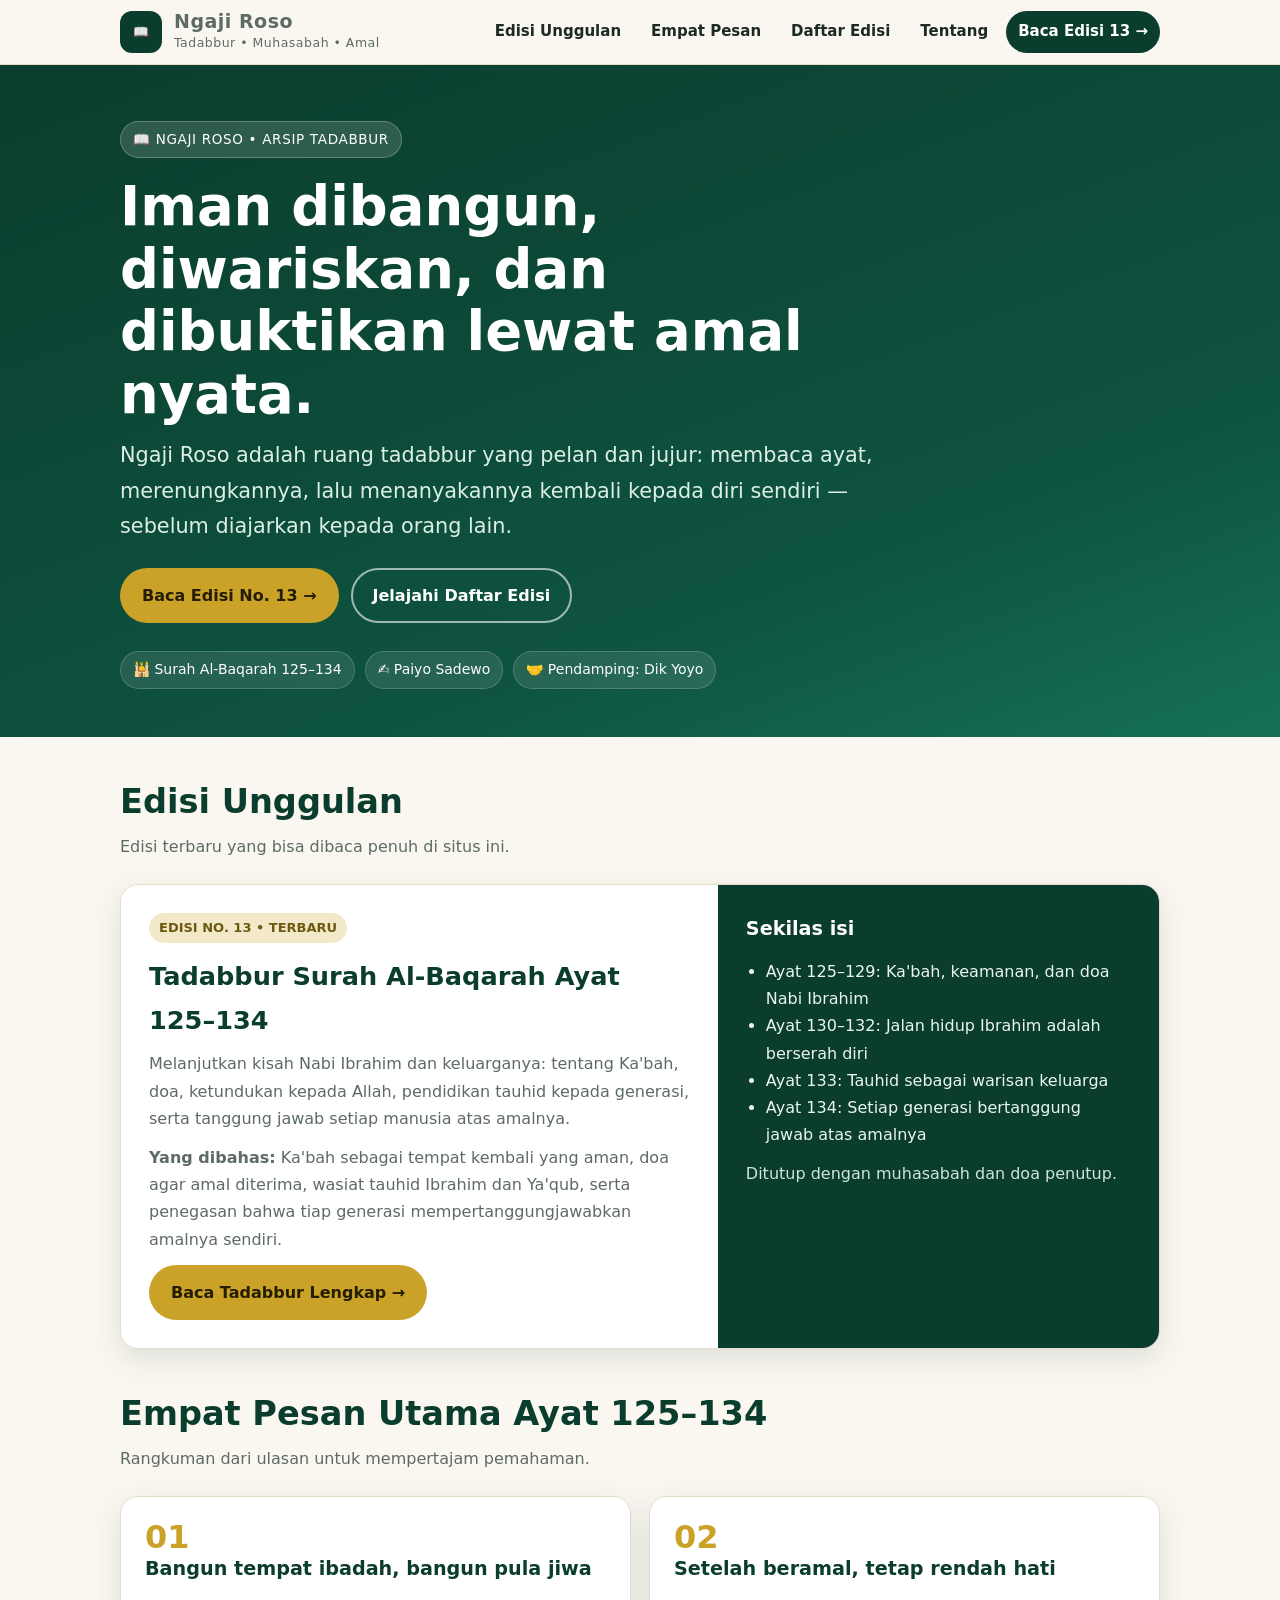
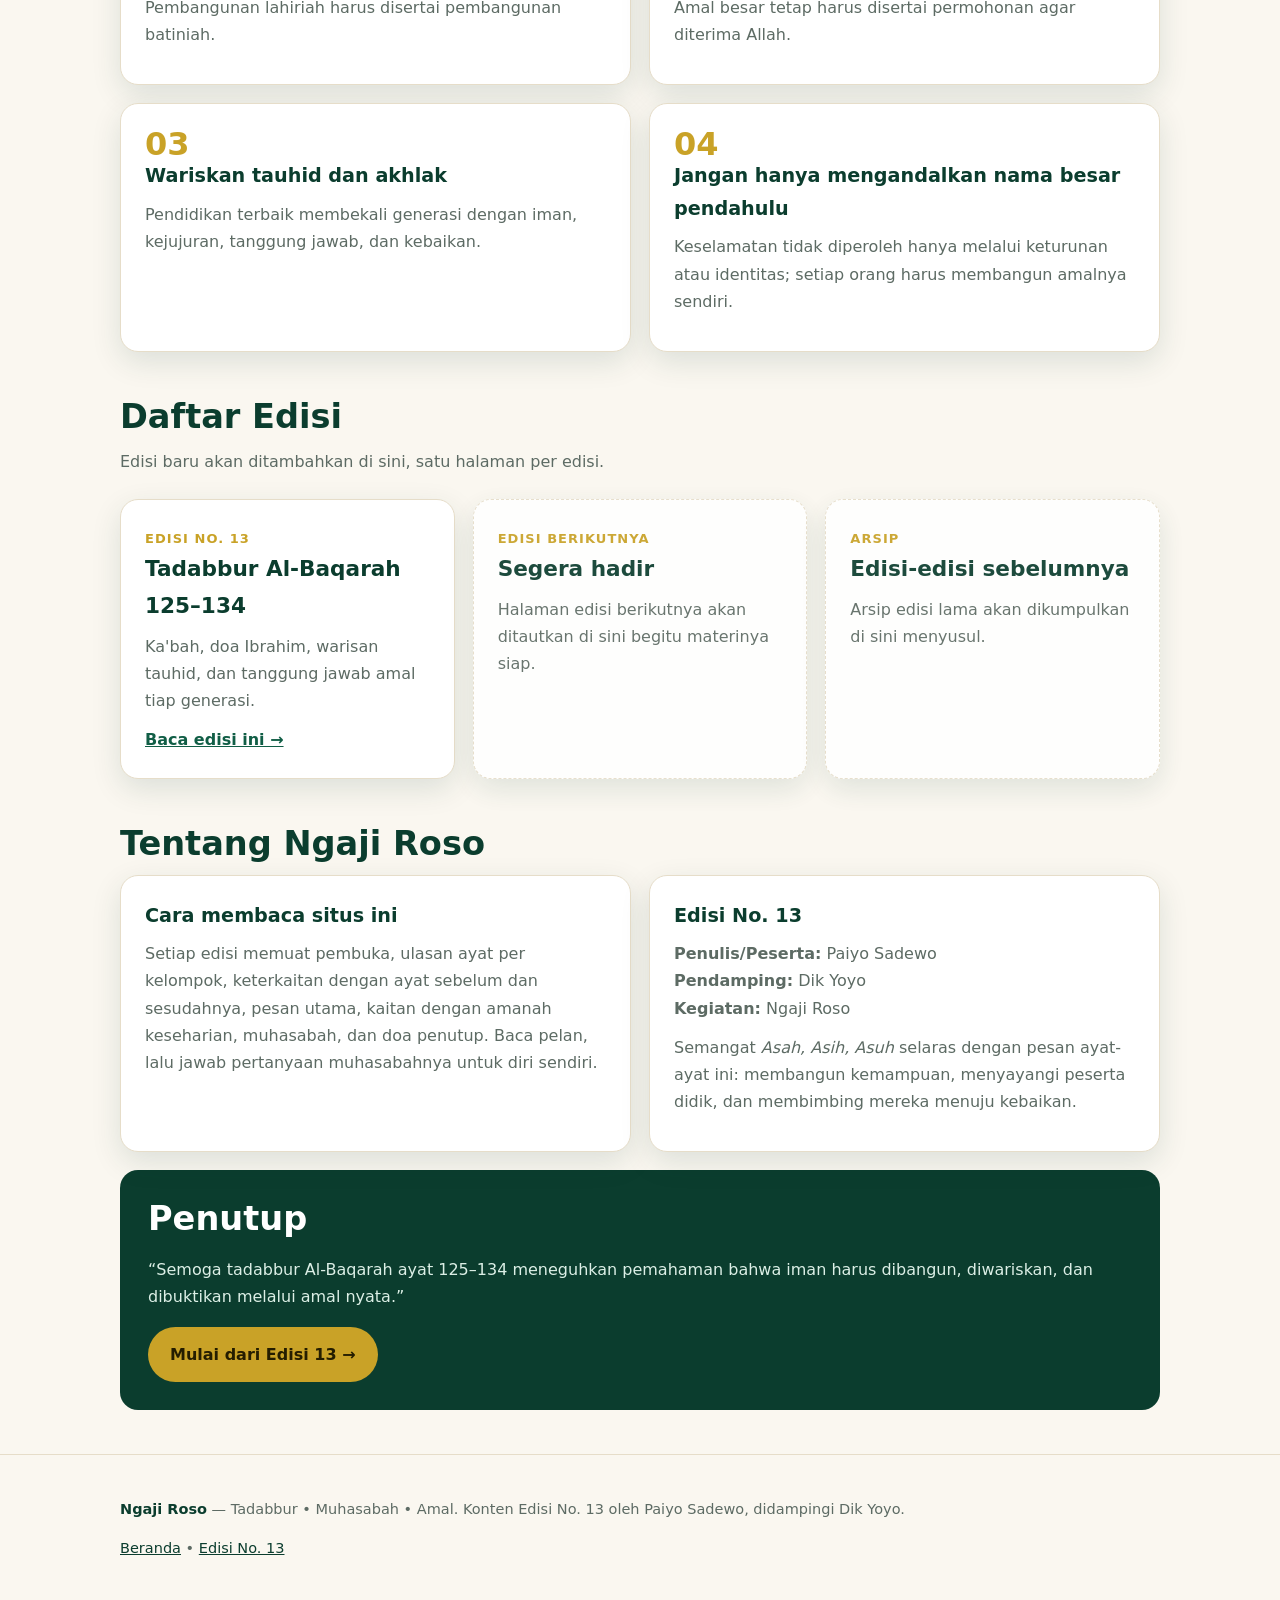
==== index.html @ 7e0d2c28 "Ngaji Roso: landing page + Edisi No. 13 Tadabbur Al-Baqarah 125-134" ====
<!doctype html>
<html lang="id">
<head>
<meta charset="utf-8">
<meta name="viewport" content="width=device-width, initial-scale=1">
<title>Ngaji Roso — Tadabbur Al-Qur'an yang Menenangkan dan Menggerakkan</title>
<meta name="description" content="Ngaji Roso: arsip tadabbur Al-Qur'an. Edisi No. 13 membahas Surah Al-Baqarah ayat 125–134 tentang Ka'bah, doa Nabi Ibrahim, warisan tauhid, dan tanggung jawab amal tiap generasi.">
<link rel="stylesheet" href="assets/css/style.css">
</head>
<body>
<a class="skip" href="#utama">Lewati ke konten utama</a>
<header class="site-header">
  <div class="wrap header-inner">
    <a class="brand" href="index.html" aria-label="Beranda Ngaji Roso">
      <span class="brand-mark" aria-hidden="true">📖</span>
      <span><strong>Ngaji Roso</strong><span>Tadabbur • Muhasabah • Amal</span></span>
    </a>
    <button class="menu-btn" data-menu aria-expanded="false" aria-controls="nav">☰ Menu</button>
    <nav class="nav" id="nav" data-nav>
      <a href="#edisi-unggulan">Edisi Unggulan</a>
      <a href="#pesan">Empat Pesan</a>
      <a href="#daftar-edisi">Daftar Edisi</a>
      <a href="#tentang">Tentang</a>
      <a class="cta" href="ngaji/13-al-baqarah-125-134.html">Baca Edisi 13 →</a>
    </nav>
  </div>
</header>

<main id="utama">
  <section class="hero">
    <div class="wrap">
      <span class="hero-eyebrow">📖 NGAJI ROSO • ARSIP TADABBUR</span>
      <h1>Iman dibangun, diwariskan, dan dibuktikan lewat amal nyata.</h1>
      <p class="lead">Ngaji Roso adalah ruang tadabbur yang pelan dan jujur: membaca ayat,
      merenungkannya, lalu menanyakannya kembali kepada diri sendiri — sebelum
      diajarkan kepada orang lain.</p>
      <div class="hero-actions">
        <a class="btn btn-gold" href="ngaji/13-al-baqarah-125-134.html">Baca Edisi No. 13 →</a>
        <a class="btn btn-outline" href="#daftar-edisi">Jelajahi Daftar Edisi</a>
      </div>
      <div class="hero-meta">
        <span>🕌 Surah Al-Baqarah 125–134</span>
        <span>✍️ Paiyo Sadewo</span>
        <span>🤝 Pendamping: Dik Yoyo</span>
      </div>
    </div>
  </section>

  <section id="edisi-unggulan">
    <div class="wrap">
      <h2>Edisi Unggulan</h2>
      <p class="section-sub">Edisi terbaru yang bisa dibaca penuh di situs ini.</p>
      <article class="card featured">
        <div class="featured-main">
          <span class="tag">EDISI NO. 13 • TERBARU</span>
          <h3 style="font-size:1.6rem;margin-top:12px">Tadabbur Surah Al-Baqarah Ayat 125–134</h3>
          <p>Melanjutkan kisah Nabi Ibrahim dan keluarganya: tentang Ka'bah, doa,
          ketundukan kepada Allah, pendidikan tauhid kepada generasi, serta
          tanggung jawab setiap manusia atas amalnya.</p>
          <p><strong>Yang dibahas:</strong> Ka'bah sebagai tempat kembali yang aman,
          doa agar amal diterima, wasiat tauhid Ibrahim dan Ya'qub, serta penegasan
          bahwa tiap generasi mempertanggungjawabkan amalnya sendiri.</p>
          <a class="btn btn-gold" href="ngaji/13-al-baqarah-125-134.html">Baca Tadabbur Lengkap →</a>
        </div>
        <div class="featured-side">
          <h3>Sekilas isi</h3>
          <ul>
            <li>Ayat 125–129: Ka'bah, keamanan, dan doa Nabi Ibrahim</li>
            <li>Ayat 130–132: Jalan hidup Ibrahim adalah berserah diri</li>
            <li>Ayat 133: Tauhid sebagai warisan keluarga</li>
            <li>Ayat 134: Setiap generasi bertanggung jawab atas amalnya</li>
          </ul>
          <p>Ditutup dengan muhasabah dan doa penutup.</p>
        </div>
      </article>
    </div>
  </section>

  <section id="pesan" style="padding-top:0">
    <div class="wrap">
      <h2>Empat Pesan Utama Ayat 125–134</h2>
      <p class="section-sub">Rangkuman dari ulasan untuk mempertajam pemahaman.</p>
      <div class="grid grid-2">
        <article class="card"><div class="num">01</div><h3>Bangun tempat ibadah, bangun pula jiwa</h3><p>Pembangunan lahiriah harus disertai pembangunan batiniah.</p></article>
        <article class="card"><div class="num">02</div><h3>Setelah beramal, tetap rendah hati</h3><p>Amal besar tetap harus disertai permohonan agar diterima Allah.</p></article>
        <article class="card"><div class="num">03</div><h3>Wariskan tauhid dan akhlak</h3><p>Pendidikan terbaik membekali generasi dengan iman, kejujuran, tanggung jawab, dan kebaikan.</p></article>
        <article class="card"><div class="num">04</div><h3>Jangan hanya mengandalkan nama besar pendahulu</h3><p>Keselamatan tidak diperoleh hanya melalui keturunan atau identitas; setiap orang harus membangun amalnya sendiri.</p></article>
      </div>
    </div>
  </section>

  <section id="daftar-edisi" style="padding-top:0">
    <div class="wrap">
      <h2>Daftar Edisi</h2>
      <p class="section-sub">Edisi baru akan ditambahkan di sini, satu halaman per edisi.</p>
      <div class="grid grid-3">
        <article class="card edition-card">
          <span class="edition-no">Edisi No. 13</span>
          <h3>Tadabbur Al-Baqarah 125–134</h3>
          <p>Ka'bah, doa Ibrahim, warisan tauhid, dan tanggung jawab amal tiap generasi.</p>
          <a href="ngaji/13-al-baqarah-125-134.html"><strong>Baca edisi ini →</strong></a>
        </article>
        <article class="card edition-card soon">
          <span class="edition-no">Edisi berikutnya</span>
          <h3>Segera hadir</h3>
          <p>Halaman edisi berikutnya akan ditautkan di sini begitu materinya siap.</p>
        </article>
        <article class="card edition-card soon">
          <span class="edition-no">Arsip</span>
          <h3>Edisi-edisi sebelumnya</h3>
          <p>Arsip edisi lama akan dikumpulkan di sini menyusul.</p>
        </article>
      </div>
    </div>
  </section>

  <section id="tentang" style="padding-top:0">
    <div class="wrap">
      <h2>Tentang Ngaji Roso</h2>
      <div class="grid grid-2">
        <article class="card">
          <h3>Cara membaca situs ini</h3>
          <p>Setiap edisi memuat pembuka, ulasan ayat per kelompok, keterkaitan
          dengan ayat sebelum dan sesudahnya, pesan utama, kaitan dengan amanah
          keseharian, muhasabah, dan doa penutup. Baca pelan, lalu jawab
          pertanyaan muhasabahnya untuk diri sendiri.</p>
        </article>
        <article class="card">
          <h3>Edisi No. 13</h3>
          <p><strong>Penulis/Peserta:</strong> Paiyo Sadewo<br>
          <strong>Pendamping:</strong> Dik Yoyo<br>
          <strong>Kegiatan:</strong> Ngaji Roso</p>
          <p>Semangat <em>Asah, Asih, Asuh</em> selaras dengan pesan ayat-ayat ini:
          membangun kemampuan, menyayangi peserta didik, dan membimbing mereka
          menuju kebaikan.</p>
        </article>
      </div>
      <div class="doa" style="margin-top:18px">
        <h2>Penutup</h2>
        <p>“Semoga tadabbur Al-Baqarah ayat 125–134 meneguhkan pemahaman bahwa
        iman harus dibangun, diwariskan, dan dibuktikan melalui amal nyata.”</p>
        <a class="btn btn-gold" href="ngaji/13-al-baqarah-125-134.html">Mulai dari Edisi 13 →</a>
      </div>
    </div>
  </section>
</main>

<footer class="site-footer">
  <div class="wrap">
    <p><strong style="color:var(--green)">Ngaji Roso</strong> — Tadabbur • Muhasabah • Amal.
    Konten Edisi No. 13 oleh Paiyo Sadewo, didampingi Dik Yoyo.</p>
    <p><a href="index.html">Beranda</a> • <a href="ngaji/13-al-baqarah-125-134.html">Edisi No. 13</a></p>
  </div>
</footer>
<script src="assets/js/main.js"></script>
</body>
</html>
---- assets/css/style.css ----
:root{
  --green:#0b3d2e; --green-2:#115e46; --gold:#c9a227; --gold-soft:#f3e9c8;
  --cream:#faf7f0; --paper:#ffffff; --ink:#1d2a24; --muted:#5d6b64;
  --line:#e6ddc9; --radius:18px; --shadow:0 10px 30px rgba(11,61,46,.12);
}
*{box-sizing:border-box}
html{scroll-behavior:smooth}
body{margin:0;font-family:system-ui,-apple-system,"Segoe UI",Roboto,"Helvetica Neue",Arial,sans-serif;background:var(--cream);color:var(--ink);line-height:1.7}
a{color:var(--green-2)} a:hover{color:var(--green)}
img{max-width:100%}
.wrap{max-width:1080px;margin:0 auto;padding:0 20px}
.skip{position:absolute;left:-9999px}.skip:focus{left:16px;top:16px;background:#fff;padding:8px 12px;z-index:99}

/* Header */
.site-header{position:sticky;top:0;z-index:50;background:rgba(250,247,240,.95);backdrop-filter:blur(8px);border-bottom:1px solid var(--line)}
.header-inner{display:flex;align-items:center;justify-content:space-between;gap:16px;min-height:64px}
.brand{display:flex;align-items:center;gap:12px;text-decoration:none;color:var(--green)}
.brand-mark{width:42px;height:42px;border-radius:12px;background:var(--green);color:#fff;display:grid;place-items:center;font-size:22px}
.brand strong{display:block;line-height:1.1;font-size:19px}
.brand span{font-size:12.5px;color:var(--muted);letter-spacing:.04em}
.nav{display:flex;gap:6px;align-items:center}
.nav a{padding:8px 12px;border-radius:999px;text-decoration:none;color:var(--ink);font-weight:600;font-size:15px}
.nav a:hover{background:var(--gold-soft)}
.nav .cta{background:var(--green);color:#fff}.nav .cta:hover{background:var(--green-2)}
.menu-btn{display:none;border:1px solid var(--line);background:#fff;border-radius:10px;padding:8px 12px;font-size:16px;cursor:pointer}

/* Hero */
.hero{background:linear-gradient(160deg,var(--green) 0%,#0e5340 70%,#157155 100%);color:#fff;padding:56px 0 48px}
.hero-eyebrow{display:inline-block;background:rgba(255,255,255,.14);border:1px solid rgba(255,255,255,.25);padding:6px 12px;border-radius:999px;font-size:13.5px;letter-spacing:.05em}
.hero h1{font-size:clamp(2rem,5vw,3.4rem);line-height:1.15;margin:18px 0 12px;max-width:820px}
.hero p.lead{font-size:clamp(1.05rem,2.4vw,1.3rem);color:#dcefe6;max-width:760px;margin:0 0 24px}
.hero-actions{display:flex;flex-wrap:wrap;gap:12px}
.btn{display:inline-block;padding:12px 20px;border-radius:999px;text-decoration:none;font-weight:700;border:2px solid transparent}
.btn-gold{background:var(--gold);color:#241d00}.btn-gold:hover{background:#dcb93a;color:#241d00}
.btn-outline{border-color:rgba(255,255,255,.6);color:#fff}.btn-outline:hover{background:rgba(255,255,255,.12);color:#fff}
.hero-meta{margin-top:28px;display:flex;flex-wrap:wrap;gap:10px}
.hero-meta span{background:rgba(255,255,255,.1);border:1px solid rgba(255,255,255,.18);border-radius:999px;padding:6px 12px;font-size:14px}

/* Sections & cards */
section{padding:44px 0}
section h2{font-size:clamp(1.5rem,3.5vw,2.1rem);line-height:1.25;margin:0 0 10px;color:var(--green)}
.section-sub{color:var(--muted);max-width:720px;margin:0 0 24px}
.grid{display:grid;gap:18px}
.grid-2{grid-template-columns:repeat(2,1fr)}
.grid-3{grid-template-columns:repeat(3,1fr)}
.card{background:var(--paper);border:1px solid var(--line);border-radius:var(--radius);padding:24px;box-shadow:var(--shadow)}
.card h3{margin:0 0 8px;color:var(--green);font-size:1.2rem}
.card p{margin:0 0 12px;color:var(--muted)}
.card .num{font-size:2rem;line-height:1;color:var(--gold);font-weight:800}
.tag{display:inline-block;background:var(--gold-soft);color:#6b5a10;border-radius:999px;padding:4px 10px;font-size:13px;font-weight:700}
.featured{display:grid;grid-template-columns:1.15fr .85fr;gap:0;overflow:hidden;padding:0}
.featured-main{padding:28px}
.featured-side{background:var(--green);color:#eaf5ef;padding:28px}
.featured-side h3{color:#fff}.featured-side p{color:#cfe6da}
.featured-side ul{padding-left:20px;margin:12px 0}
.edition-card .edition-no{font-size:13px;letter-spacing:.08em;text-transform:uppercase;color:var(--gold);font-weight:800}
.edition-card h3{font-size:1.35rem}
.soon{opacity:.92;border-style:dashed}
.muhasabah{list-style:none;padding:0;margin:0;display:grid;gap:10px}
.muhasabah li{background:#fff;border:1px solid var(--line);border-left:5px solid var(--gold);border-radius:12px;padding:14px 16px}
.muhasabah label{display:flex;gap:10px;cursor:pointer}
.muhasabah input{accent-color:var(--green);width:18px;height:18px;margin-top:4px;flex:none}
.doa{background:var(--green);color:#fff;border-radius:var(--radius);padding:28px}
.doa h2{color:#fff}.doa p{color:#dcefe6}
.toc{background:#fff;border:1px solid var(--line);border-radius:var(--radius);padding:20px 24px}
.toc ol{margin:8px 0 0;padding-left:22px}
.article{max-width:780px;margin:0 auto}
.article h2{margin-top:36px}
.article h3{color:var(--green);margin-top:28px}
.article blockquote{border-left:4px solid var(--gold);background:#fffdf0;padding:16px 20px;border-radius:0 12px 12px 0;margin:24px 0}
.breadcrumb{font-size:14px;color:var(--muted);margin:20px 0 0}
.breadcrumb a{text-decoration:none}
.meta{color:var(--muted);font-size:15px}
.pager{display:flex;justify-content:space-between;gap:12px;flex-wrap:wrap;margin-top:36px}
.site-footer{border-top:1px solid var(--line);padding:28px 0 36px;color:var(--muted);font-size:14.5px}
.site-footer a{color:var(--green)}

/* Responsive */
@media (max-width:760px){
  .menu-btn{display:block}
  .nav{display:none;position:absolute;top:64px;left:0;right:0;background:#fff;border-bottom:1px solid var(--line);flex-direction:column;align-items:stretch;padding:12px 20px 16px}
  .nav.open{display:flex}
  .nav a{padding:12px}
  .grid-2,.grid-3,.featured{grid-template-columns:1fr}
  section{padding:32px 0}
  .hero{padding:40px 0 36px}
  .featured-main,.featured-side{padding:22px}
}
@media (prefers-reduced-motion:reduce){html{scroll-behavior:auto}}
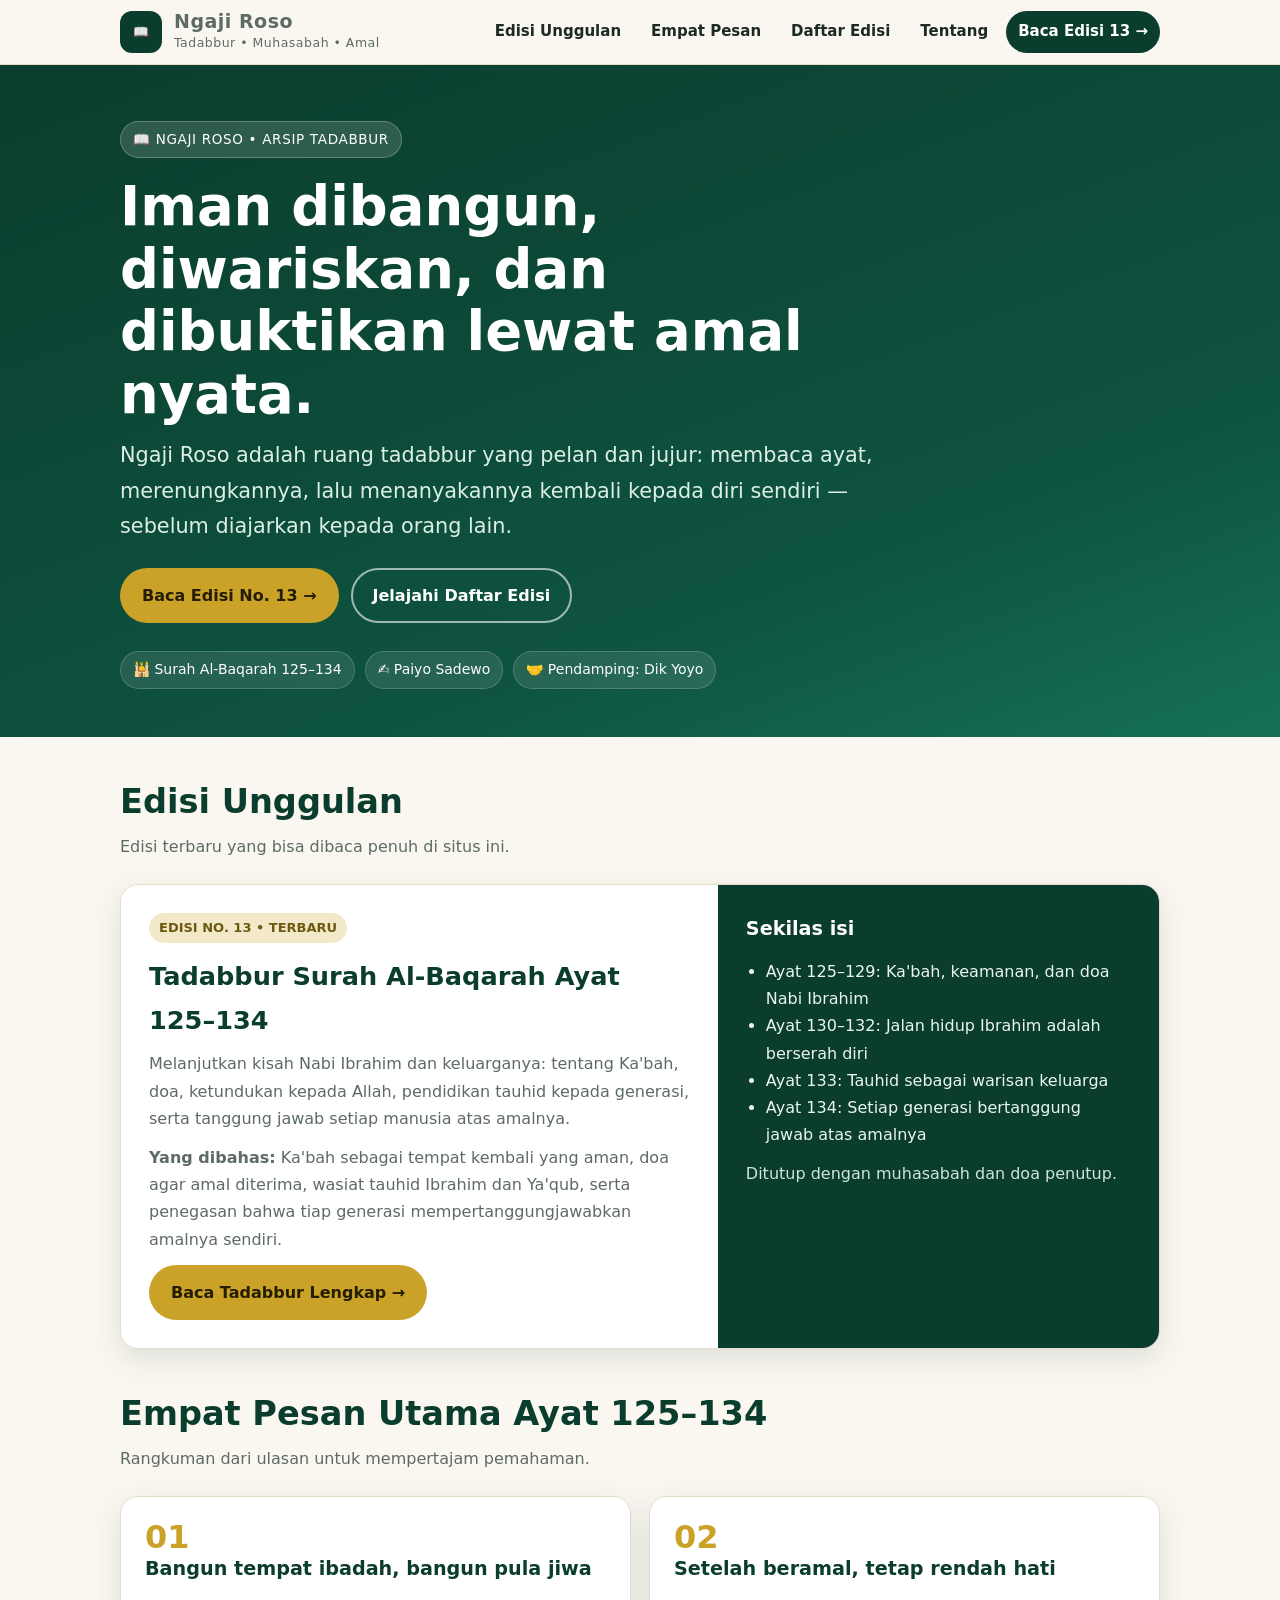
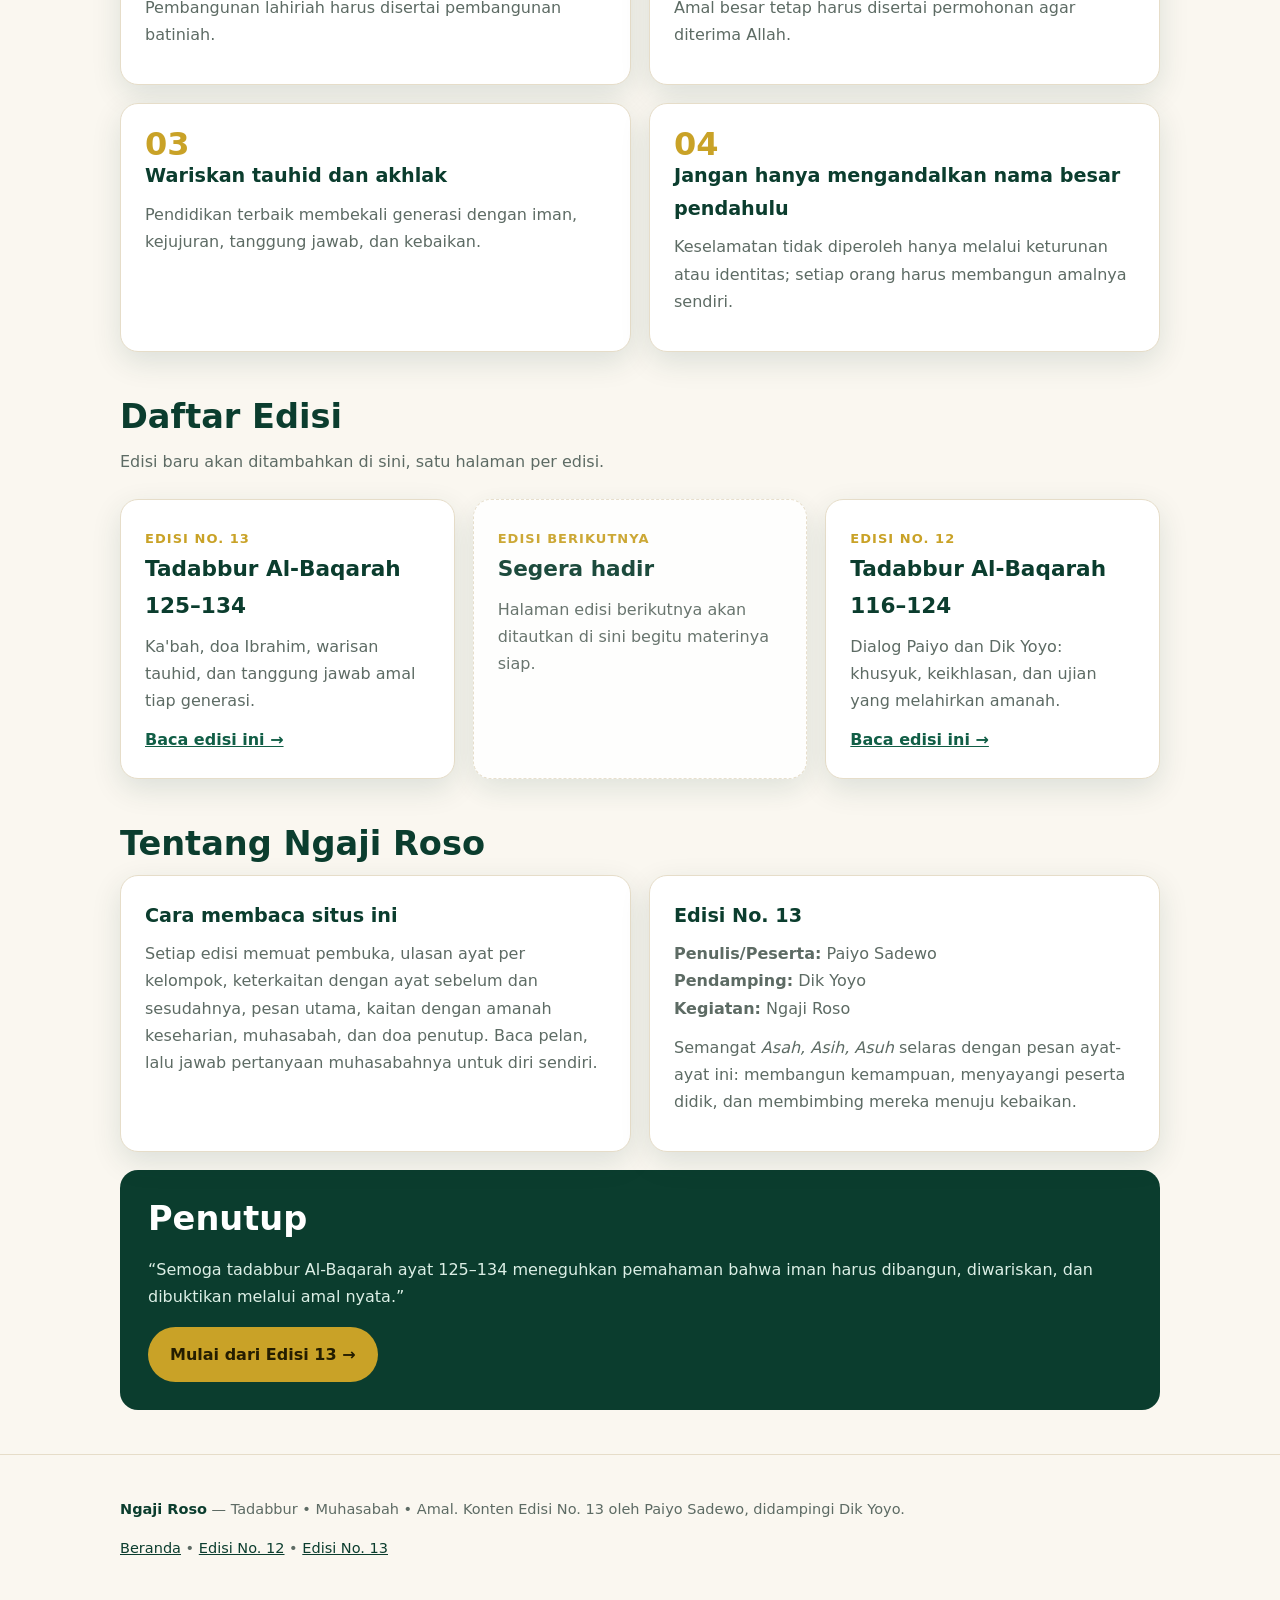
==== commit 2f15981a: "Ngaji Roso: tambah Edisi No. 12 Tadabbur Al-Baqarah 116-124 + navigasi 12-13" ====
--- a/index.html
+++ b/index.html
@@ -105,10 +105,11 @@
           <h3>Segera hadir</h3>
           <p>Halaman edisi berikutnya akan ditautkan di sini begitu materinya siap.</p>
         </article>
-        <article class="card edition-card soon">
-          <span class="edition-no">Arsip</span>
-          <h3>Edisi-edisi sebelumnya</h3>
-          <p>Arsip edisi lama akan dikumpulkan di sini menyusul.</p>
+        <article class="card edition-card">
+          <span class="edition-no">Edisi No. 12</span>
+          <h3>Tadabbur Al-Baqarah 116–124</h3>
+          <p>Dialog Paiyo dan Dik Yoyo: khusyuk, keikhlasan, dan ujian yang melahirkan amanah.</p>
+          <a href="ngaji/12-al-baqarah-116-124.html"><strong>Baca edisi ini →</strong></a>
         </article>
       </div>
     </div>
@@ -149,7 +150,7 @@
   <div class="wrap">
     <p><strong style="color:var(--green)">Ngaji Roso</strong> — Tadabbur • Muhasabah • Amal.
     Konten Edisi No. 13 oleh Paiyo Sadewo, didampingi Dik Yoyo.</p>
-    <p><a href="index.html">Beranda</a> • <a href="ngaji/13-al-baqarah-125-134.html">Edisi No. 13</a></p>
+    <p><a href="index.html">Beranda</a> • <a href="ngaji/12-al-baqarah-116-124.html">Edisi No. 12</a> • <a href="ngaji/13-al-baqarah-125-134.html">Edisi No. 13</a></p>
   </div>
 </footer>
 <script src="assets/js/main.js"></script>
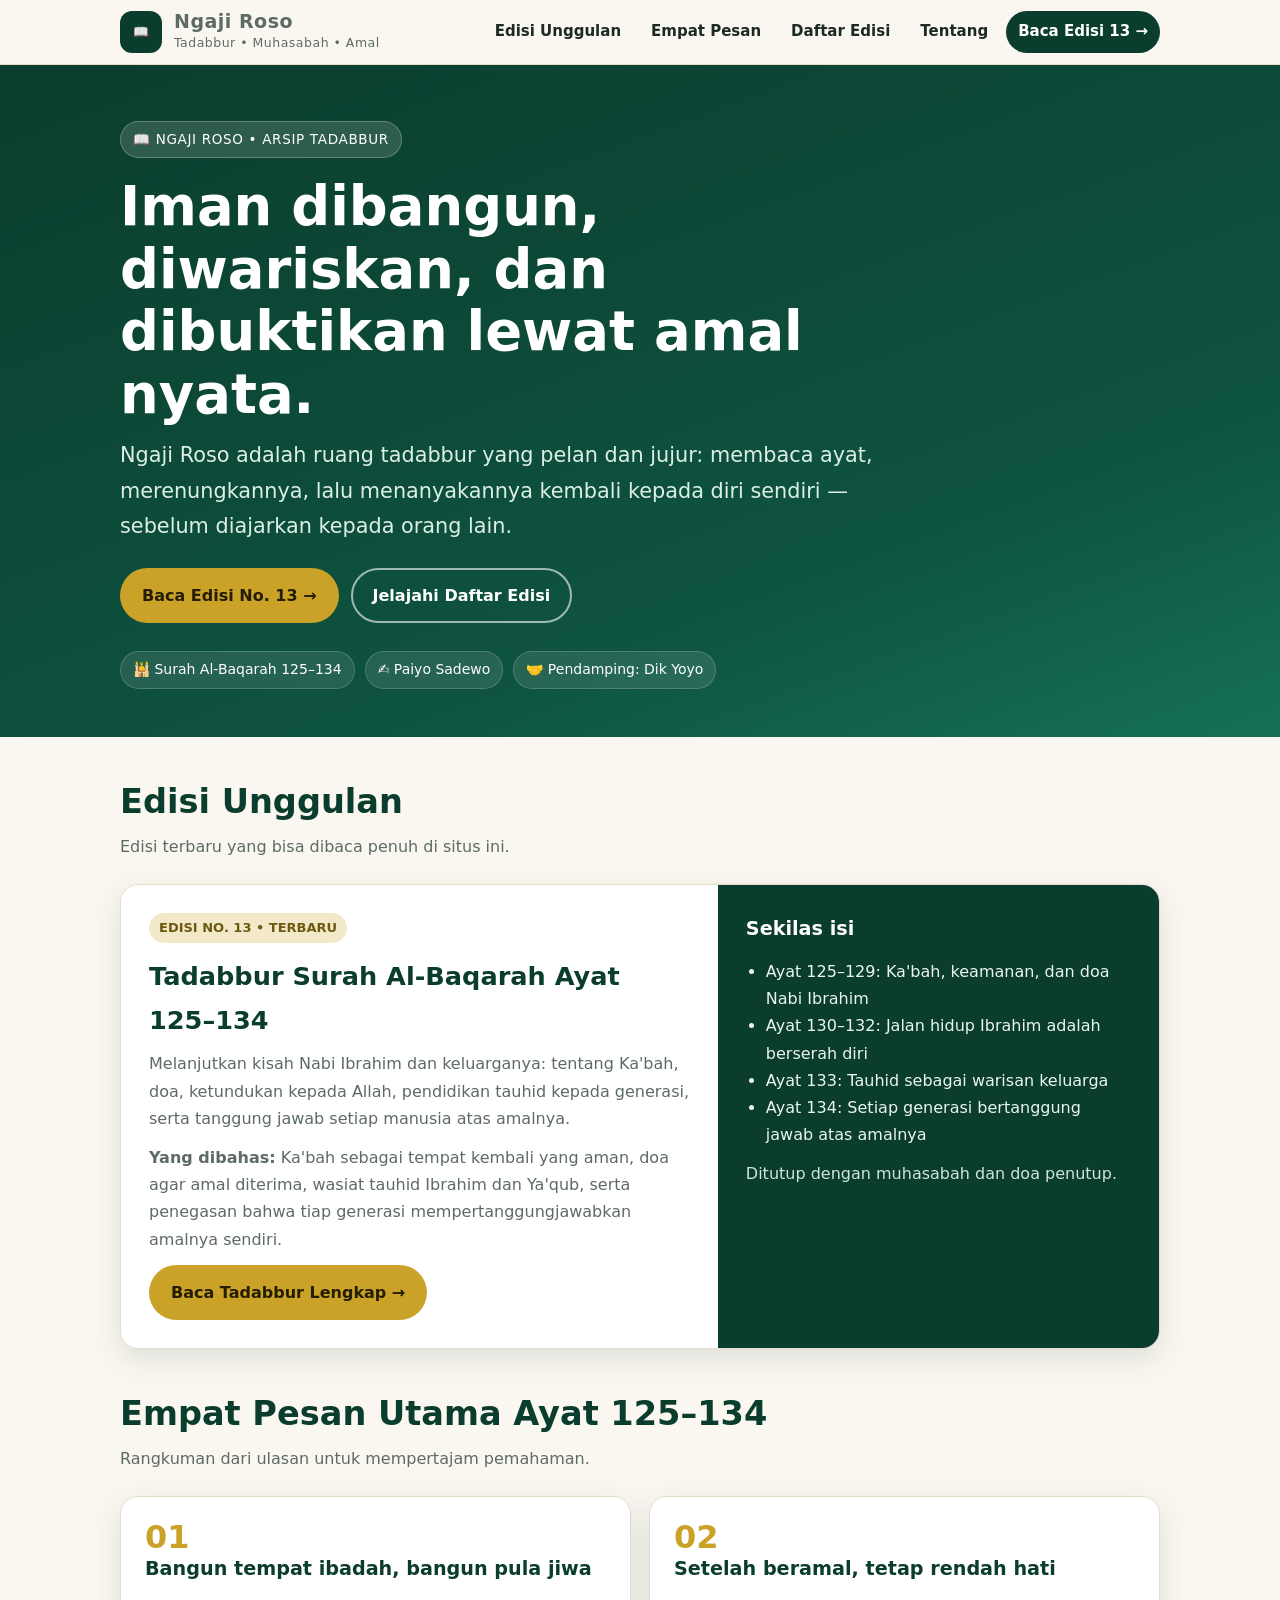
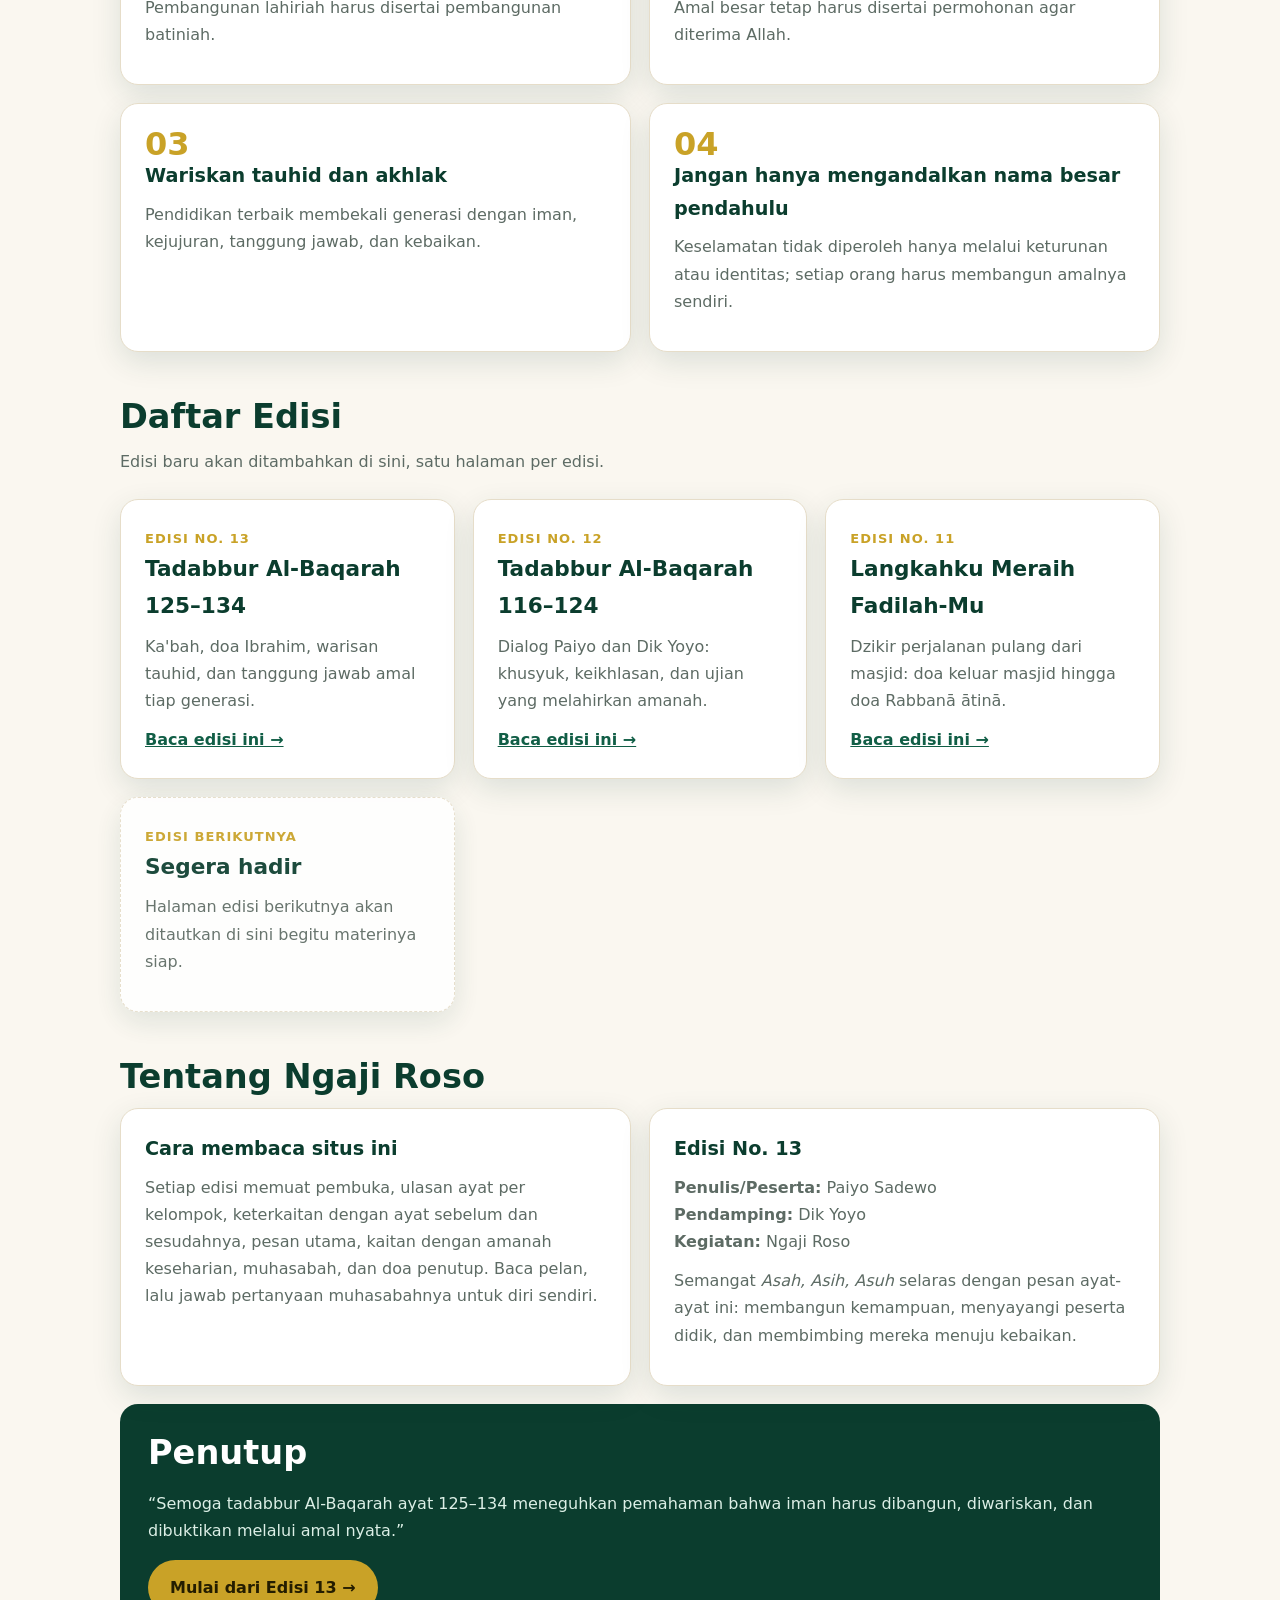
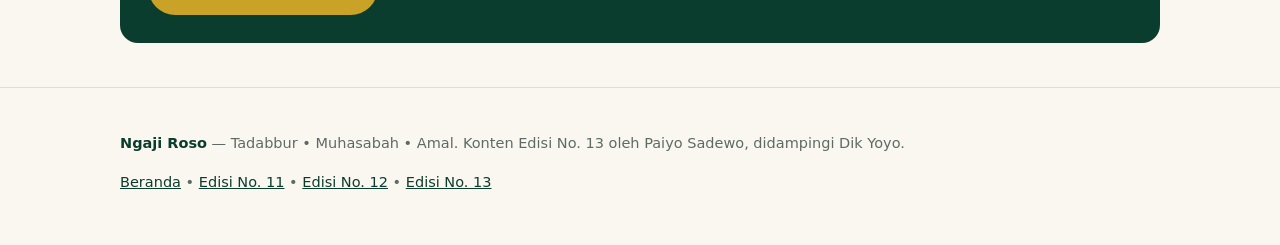
==== commit b97b2155: "Ngaji Roso: tambah Edisi No. 11 Langkahku Meraih Fadilah-Mu (tanpa nama pribadi) + navigasi 11-12" ====
--- a/index.html
+++ b/index.html
@@ -100,16 +100,22 @@
           <p>Ka'bah, doa Ibrahim, warisan tauhid, dan tanggung jawab amal tiap generasi.</p>
           <a href="ngaji/13-al-baqarah-125-134.html"><strong>Baca edisi ini →</strong></a>
         </article>
-        <article class="card edition-card soon">
-          <span class="edition-no">Edisi berikutnya</span>
-          <h3>Segera hadir</h3>
-          <p>Halaman edisi berikutnya akan ditautkan di sini begitu materinya siap.</p>
-        </article>
         <article class="card edition-card">
           <span class="edition-no">Edisi No. 12</span>
           <h3>Tadabbur Al-Baqarah 116–124</h3>
           <p>Dialog Paiyo dan Dik Yoyo: khusyuk, keikhlasan, dan ujian yang melahirkan amanah.</p>
           <a href="ngaji/12-al-baqarah-116-124.html"><strong>Baca edisi ini →</strong></a>
+        </article>
+        <article class="card edition-card">
+          <span class="edition-no">Edisi No. 11</span>
+          <h3>Langkahku Meraih Fadilah-Mu</h3>
+          <p>Dzikir perjalanan pulang dari masjid: doa keluar masjid hingga doa Rabbanā ātinā.</p>
+          <a href="ngaji/11-langkahku-meraih-fadilah-mu.html"><strong>Baca edisi ini →</strong></a>
+        </article>
+        <article class="card edition-card soon">
+          <span class="edition-no">Edisi berikutnya</span>
+          <h3>Segera hadir</h3>
+          <p>Halaman edisi berikutnya akan ditautkan di sini begitu materinya siap.</p>
         </article>
       </div>
     </div>
@@ -150,7 +156,7 @@
   <div class="wrap">
     <p><strong style="color:var(--green)">Ngaji Roso</strong> — Tadabbur • Muhasabah • Amal.
     Konten Edisi No. 13 oleh Paiyo Sadewo, didampingi Dik Yoyo.</p>
-    <p><a href="index.html">Beranda</a> • <a href="ngaji/12-al-baqarah-116-124.html">Edisi No. 12</a> • <a href="ngaji/13-al-baqarah-125-134.html">Edisi No. 13</a></p>
+    <p><a href="index.html">Beranda</a> • <a href="ngaji/11-langkahku-meraih-fadilah-mu.html">Edisi No. 11</a> • <a href="ngaji/12-al-baqarah-116-124.html">Edisi No. 12</a> • <a href="ngaji/13-al-baqarah-125-134.html">Edisi No. 13</a></p>
   </div>
 </footer>
 <script src="assets/js/main.js"></script>
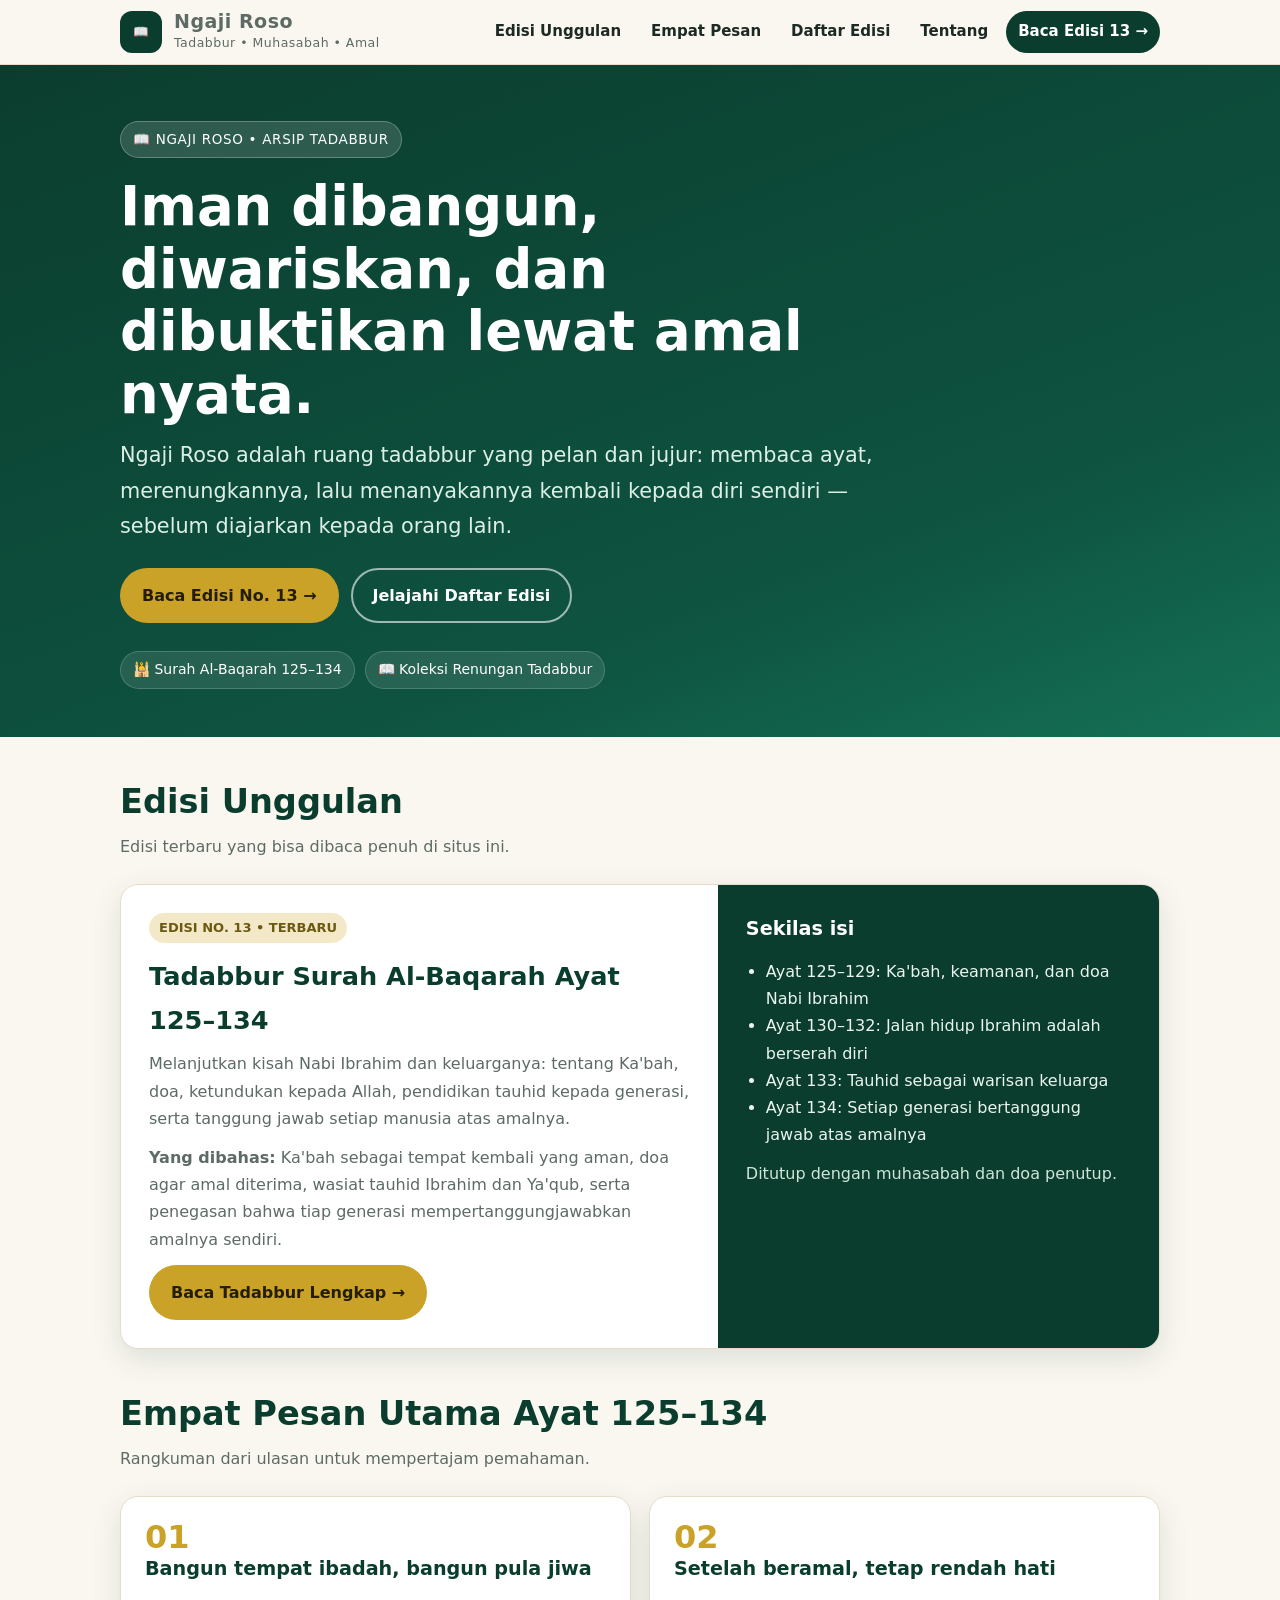
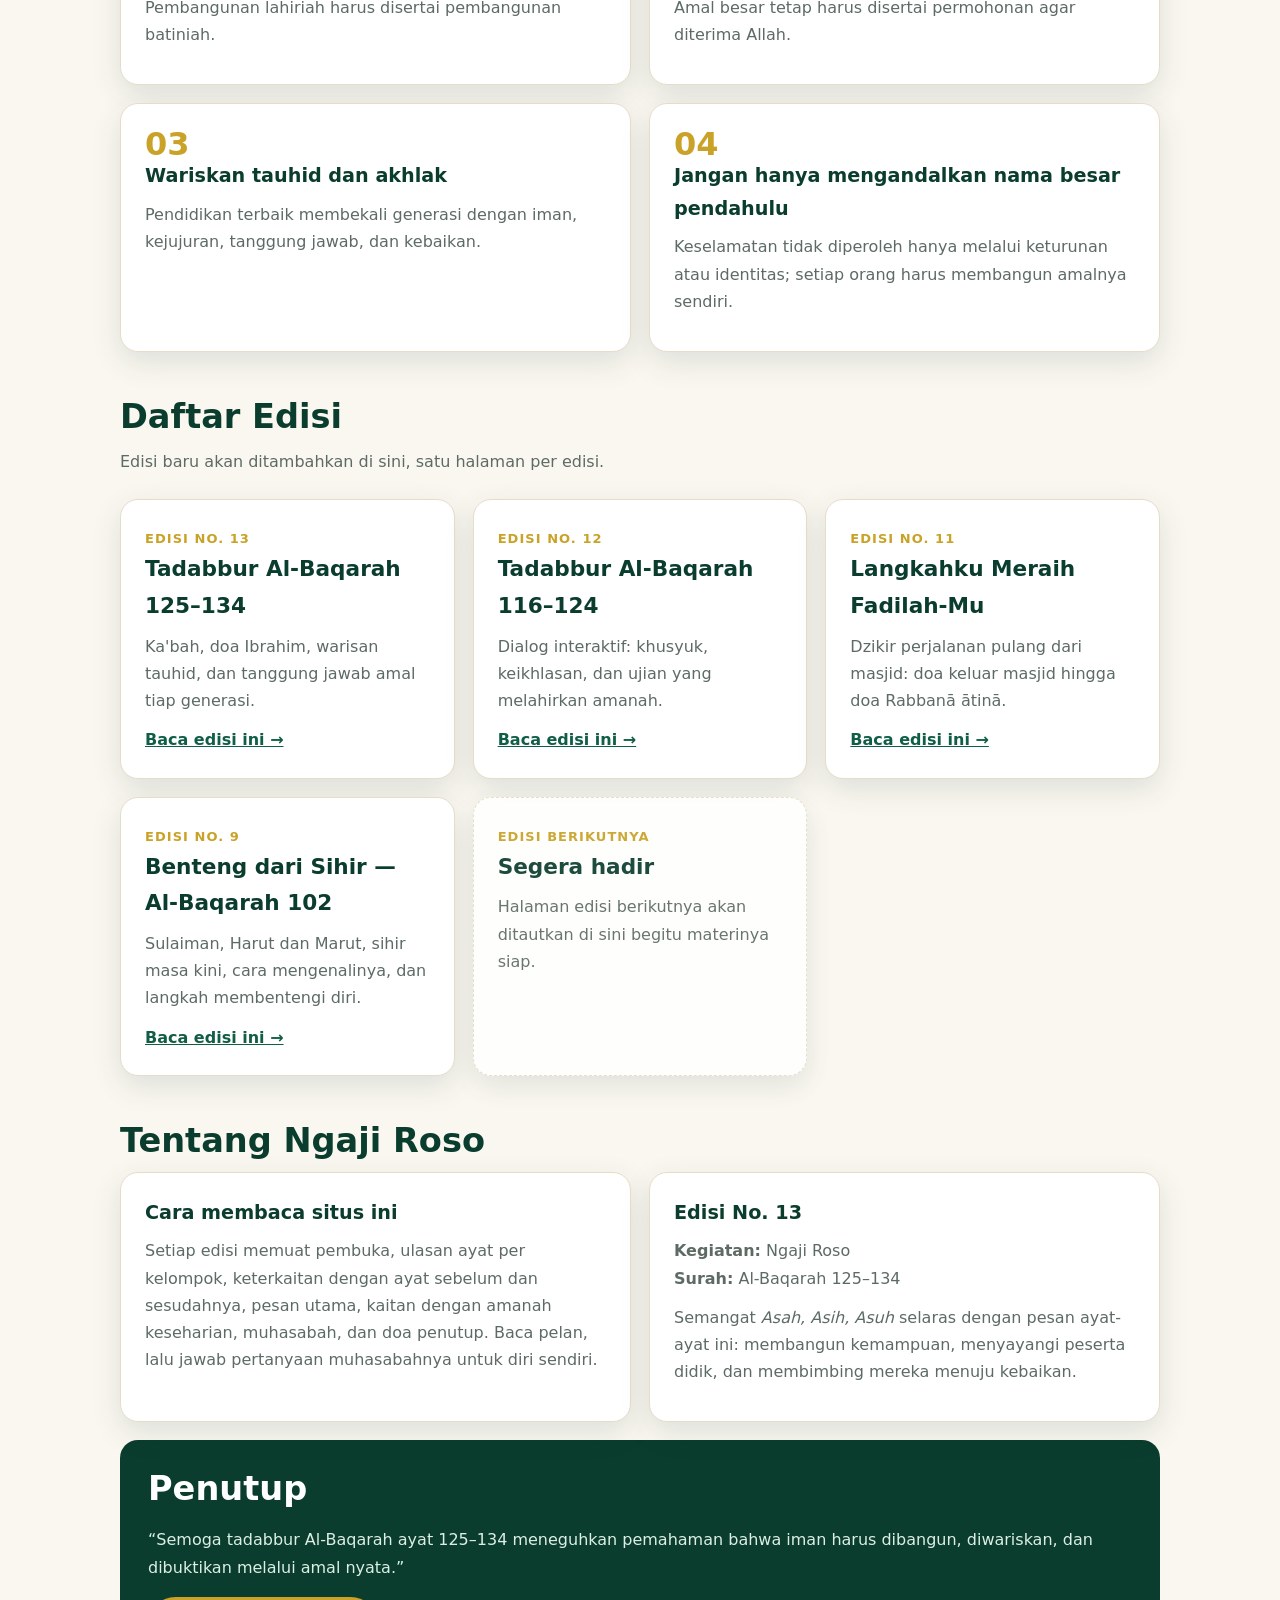
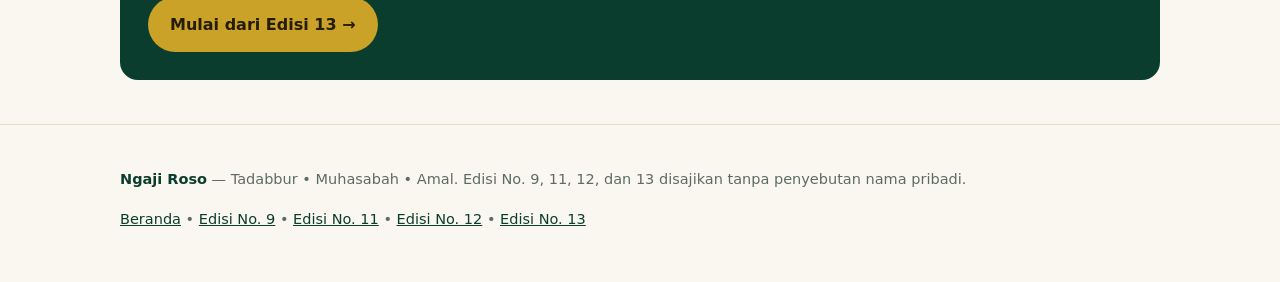
==== commit 4f8100ea: "Ngaji Roso: tambah Edisi No. 9 Al-Baqarah 102 + anonimkan Edisi 9, 12, 13 (tanpa nama pribadi)" ====
--- a/index.html
+++ b/index.html
@@ -40,8 +40,7 @@
       </div>
       <div class="hero-meta">
         <span>🕌 Surah Al-Baqarah 125–134</span>
-        <span>✍️ Paiyo Sadewo</span>
-        <span>🤝 Pendamping: Dik Yoyo</span>
+        <span>📖 Koleksi Renungan Tadabbur</span>
       </div>
     </div>
   </section>
@@ -103,7 +102,7 @@
         <article class="card edition-card">
           <span class="edition-no">Edisi No. 12</span>
           <h3>Tadabbur Al-Baqarah 116–124</h3>
-          <p>Dialog Paiyo dan Dik Yoyo: khusyuk, keikhlasan, dan ujian yang melahirkan amanah.</p>
+          <p>Dialog interaktif: khusyuk, keikhlasan, dan ujian yang melahirkan amanah.</p>
           <a href="ngaji/12-al-baqarah-116-124.html"><strong>Baca edisi ini →</strong></a>
         </article>
         <article class="card edition-card">
@@ -111,6 +110,12 @@
           <h3>Langkahku Meraih Fadilah-Mu</h3>
           <p>Dzikir perjalanan pulang dari masjid: doa keluar masjid hingga doa Rabbanā ātinā.</p>
           <a href="ngaji/11-langkahku-meraih-fadilah-mu.html"><strong>Baca edisi ini →</strong></a>
+        </article>
+        <article class="card edition-card">
+          <span class="edition-no">Edisi No. 9</span>
+          <h3>Benteng dari Sihir — Al-Baqarah 102</h3>
+          <p>Sulaiman, Harut dan Marut, sihir masa kini, cara mengenalinya, dan langkah membentengi diri.</p>
+          <a href="ngaji/09-al-baqarah-102-benteng-dari-sihir.html"><strong>Baca edisi ini →</strong></a>
         </article>
         <article class="card edition-card soon">
           <span class="edition-no">Edisi berikutnya</span>
@@ -134,9 +139,8 @@
         </article>
         <article class="card">
           <h3>Edisi No. 13</h3>
-          <p><strong>Penulis/Peserta:</strong> Paiyo Sadewo<br>
-          <strong>Pendamping:</strong> Dik Yoyo<br>
-          <strong>Kegiatan:</strong> Ngaji Roso</p>
+          <p><strong>Kegiatan:</strong> Ngaji Roso<br>
+          <strong>Surah:</strong> Al-Baqarah 125–134</p>
           <p>Semangat <em>Asah, Asih, Asuh</em> selaras dengan pesan ayat-ayat ini:
           membangun kemampuan, menyayangi peserta didik, dan membimbing mereka
           menuju kebaikan.</p>
@@ -155,8 +159,8 @@
 <footer class="site-footer">
   <div class="wrap">
     <p><strong style="color:var(--green)">Ngaji Roso</strong> — Tadabbur • Muhasabah • Amal.
-    Konten Edisi No. 13 oleh Paiyo Sadewo, didampingi Dik Yoyo.</p>
-    <p><a href="index.html">Beranda</a> • <a href="ngaji/11-langkahku-meraih-fadilah-mu.html">Edisi No. 11</a> • <a href="ngaji/12-al-baqarah-116-124.html">Edisi No. 12</a> • <a href="ngaji/13-al-baqarah-125-134.html">Edisi No. 13</a></p>
+    Edisi No. 9, 11, 12, dan 13 disajikan tanpa penyebutan nama pribadi.</p>
+    <p><a href="index.html">Beranda</a> • <a href="ngaji/09-al-baqarah-102-benteng-dari-sihir.html">Edisi No. 9</a> • <a href="ngaji/11-langkahku-meraih-fadilah-mu.html">Edisi No. 11</a> • <a href="ngaji/12-al-baqarah-116-124.html">Edisi No. 12</a> • <a href="ngaji/13-al-baqarah-125-134.html">Edisi No. 13</a></p>
   </div>
 </footer>
 <script src="assets/js/main.js"></script>
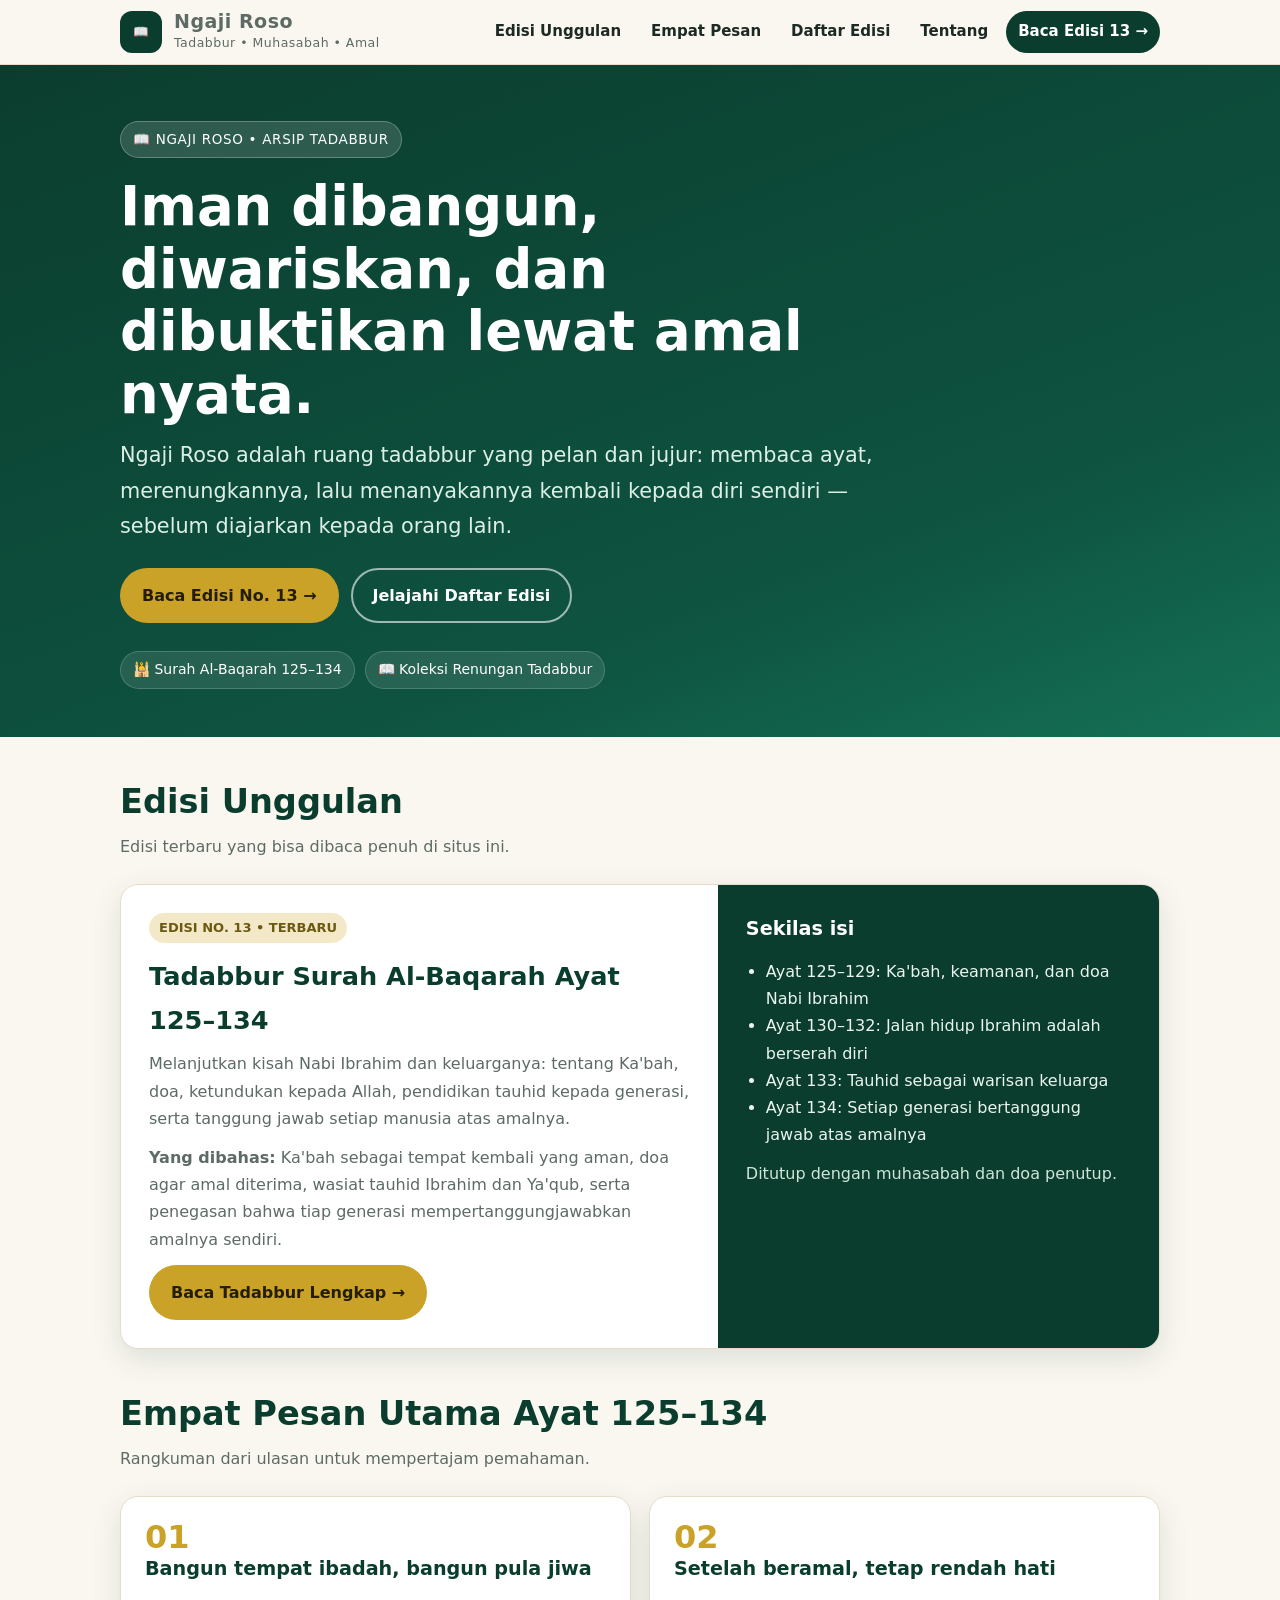
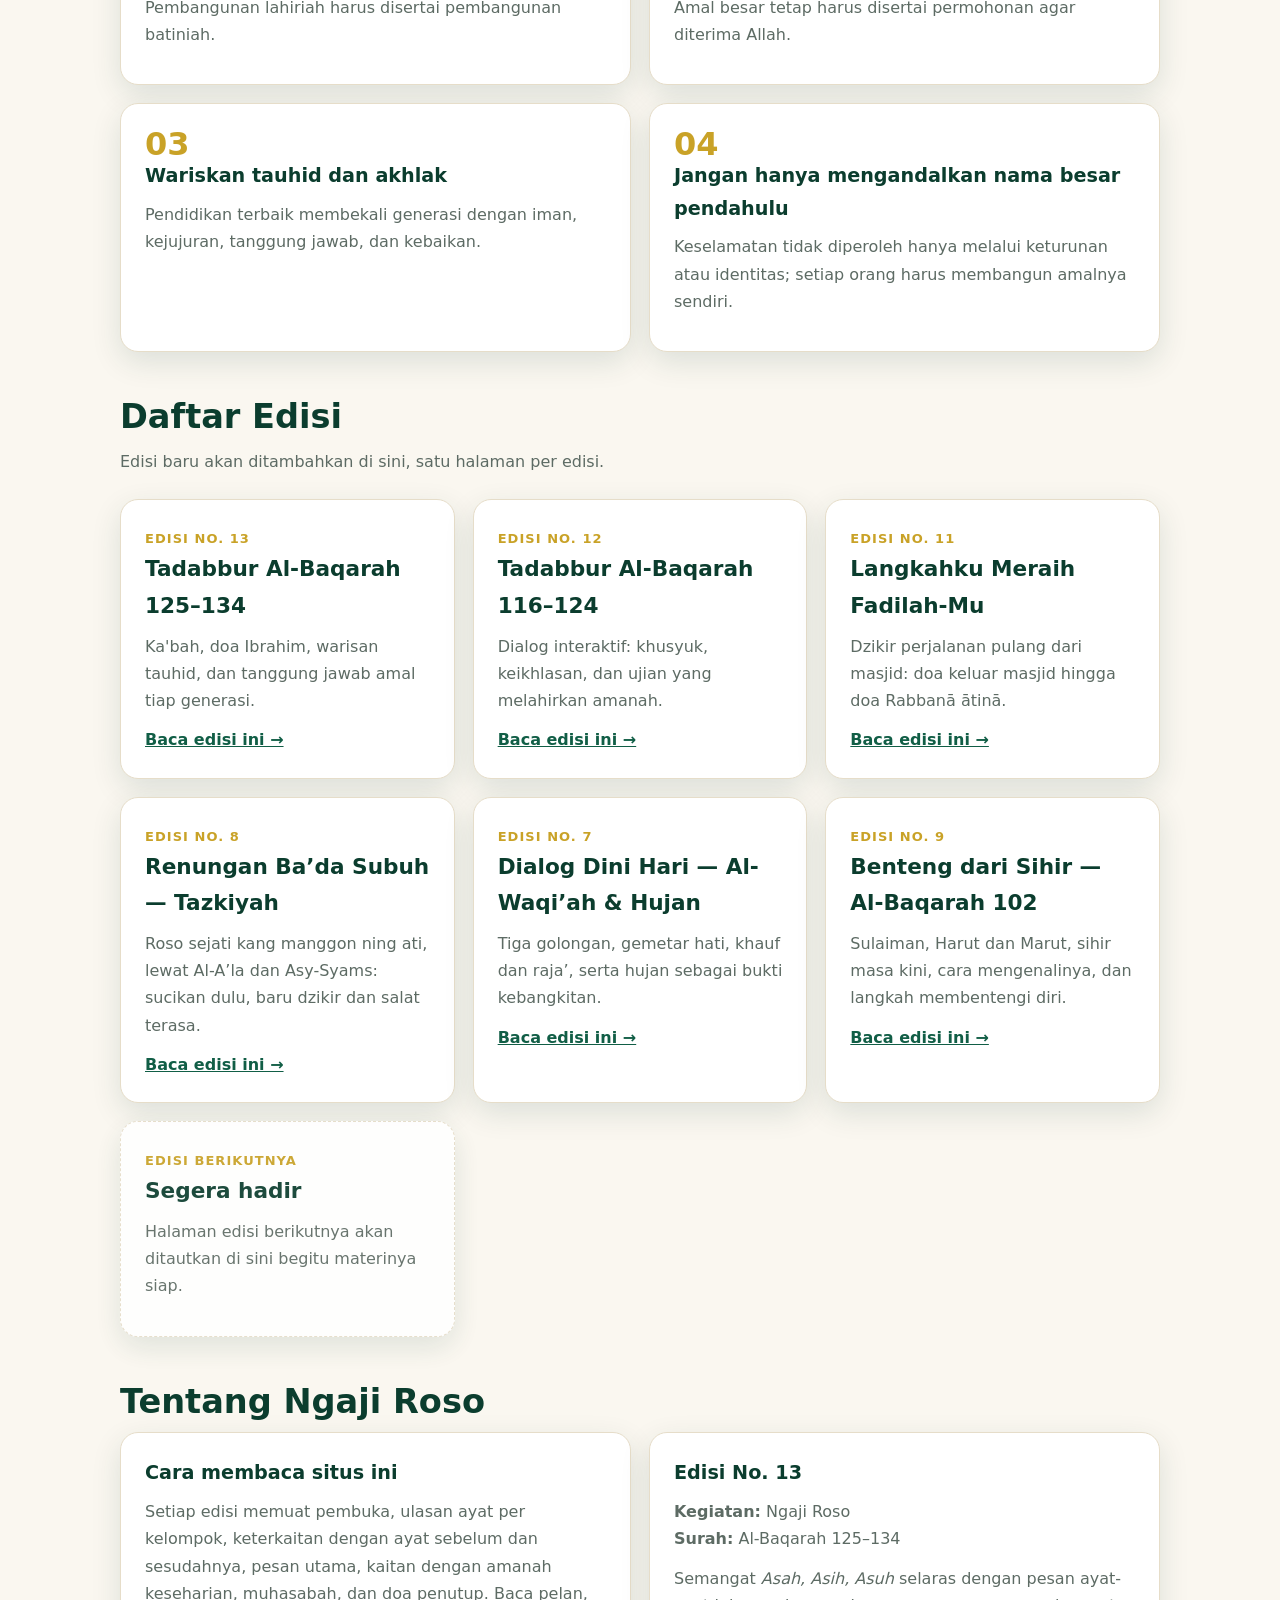
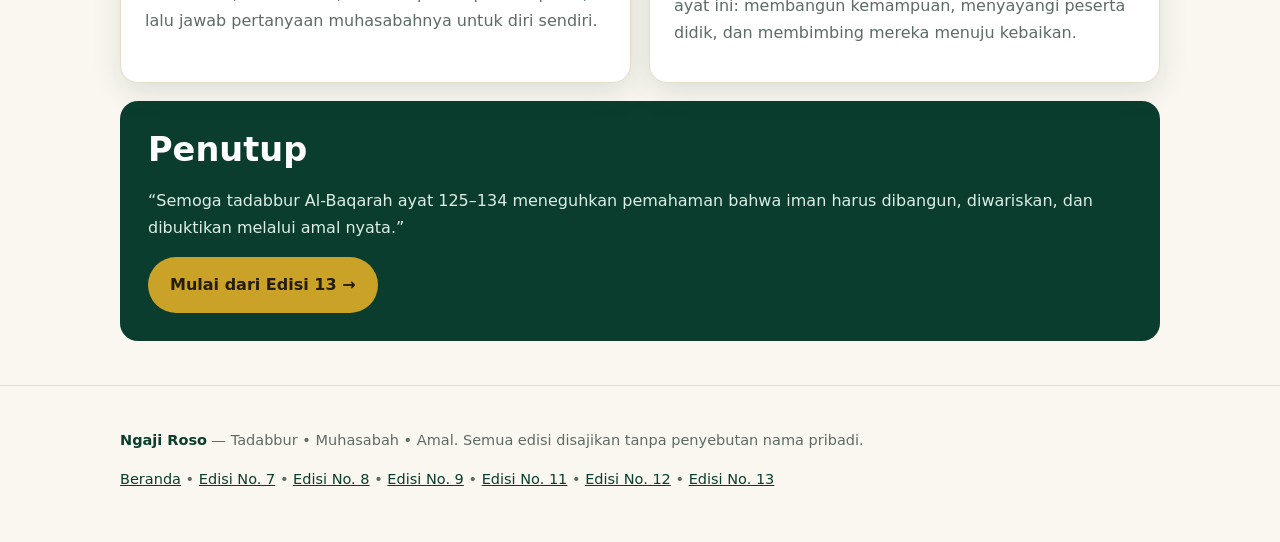
==== commit 680c445f: "Ngaji Roso: tambah Edisi No. 7 Al-Waqiah & hujan dan No. 8 Tazkiyah (tanpa nama pribadi)" ====
--- a/index.html
+++ b/index.html
@@ -112,6 +112,18 @@
           <a href="ngaji/11-langkahku-meraih-fadilah-mu.html"><strong>Baca edisi ini →</strong></a>
         </article>
         <article class="card edition-card">
+          <span class="edition-no">Edisi No. 8</span>
+          <h3>Renungan Ba’da Subuh — Tazkiyah</h3>
+          <p>Roso sejati kang manggon ning ati, lewat Al-A’la dan Asy-Syams: sucikan dulu, baru dzikir dan salat terasa.</p>
+          <a href="ngaji/08-renungan-bada-subuh-tazkiyah.html"><strong>Baca edisi ini →</strong></a>
+        </article>
+        <article class="card edition-card">
+          <span class="edition-no">Edisi No. 7</span>
+          <h3>Dialog Dini Hari — Al-Waqi’ah &amp; Hujan</h3>
+          <p>Tiga golongan, gemetar hati, khauf dan raja’, serta hujan sebagai bukti kebangkitan.</p>
+          <a href="ngaji/07-al-waqiah-dan-hujan-berkah.html"><strong>Baca edisi ini →</strong></a>
+        </article>
+        <article class="card edition-card">
           <span class="edition-no">Edisi No. 9</span>
           <h3>Benteng dari Sihir — Al-Baqarah 102</h3>
           <p>Sulaiman, Harut dan Marut, sihir masa kini, cara mengenalinya, dan langkah membentengi diri.</p>
@@ -159,8 +171,8 @@
 <footer class="site-footer">
   <div class="wrap">
     <p><strong style="color:var(--green)">Ngaji Roso</strong> — Tadabbur • Muhasabah • Amal.
-    Edisi No. 9, 11, 12, dan 13 disajikan tanpa penyebutan nama pribadi.</p>
-    <p><a href="index.html">Beranda</a> • <a href="ngaji/09-al-baqarah-102-benteng-dari-sihir.html">Edisi No. 9</a> • <a href="ngaji/11-langkahku-meraih-fadilah-mu.html">Edisi No. 11</a> • <a href="ngaji/12-al-baqarah-116-124.html">Edisi No. 12</a> • <a href="ngaji/13-al-baqarah-125-134.html">Edisi No. 13</a></p>
+    Semua edisi disajikan tanpa penyebutan nama pribadi.</p>
+    <p><a href="index.html">Beranda</a> • <a href="ngaji/07-al-waqiah-dan-hujan-berkah.html">Edisi No. 7</a> • <a href="ngaji/08-renungan-bada-subuh-tazkiyah.html">Edisi No. 8</a> • <a href="ngaji/09-al-baqarah-102-benteng-dari-sihir.html">Edisi No. 9</a> • <a href="ngaji/11-langkahku-meraih-fadilah-mu.html">Edisi No. 11</a> • <a href="ngaji/12-al-baqarah-116-124.html">Edisi No. 12</a> • <a href="ngaji/13-al-baqarah-125-134.html">Edisi No. 13</a></p>
   </div>
 </footer>
 <script src="assets/js/main.js"></script>
